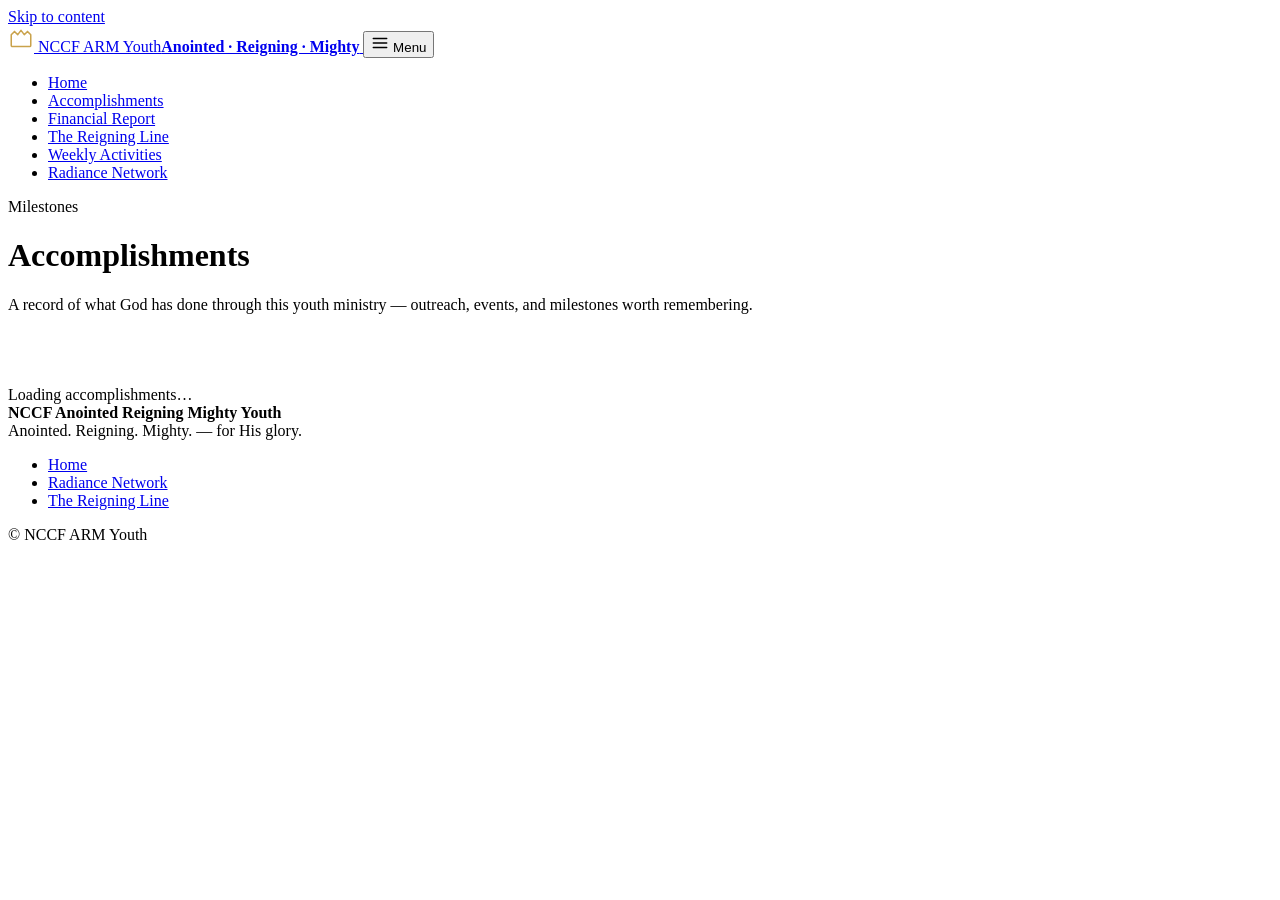
==== accomplishments.html @ c2046b4c "Add files via upload" ====
<!DOCTYPE html>
<html lang="en">
<head>
<meta charset="UTF-8">
<meta name="viewport" content="width=device-width, initial-scale=1.0">
<title>Accomplishments — NCCF ARM Youth</title>
<link rel="preconnect" href="https://fonts.googleapis.com">
<link rel="preconnect" href="https://fonts.gstatic.com" crossorigin>
<link href="https://fonts.googleapis.com/css2?family=Fraunces:opsz,wght@9..144,400;9..144,500;9..144,600&family=Inter:wght@400;500;600;700&display=swap" rel="stylesheet">
<link rel="stylesheet" href="css/style.css">
</head>
<body data-page="accomplishments">
<a class="skip-link" href="#main">Skip to content</a>

<header class="site-header">
  <nav class="nav">
    <a class="brand" href="index.html">
      <svg width="26" height="26" viewBox="0 0 24 24" fill="none" xmlns="http://www.w3.org/2000/svg" aria-hidden="true">
        <path d="M3 8L6 5L9 8L12 4L15 8L18 5L21 8V18C21 18.5523 20.5523 19 20 19H4C3.44772 19 3 18.5523 3 18V8Z" stroke="#C9A24B" stroke-width="1.4" stroke-linejoin="round"/>
      </svg>
      <span class="brand-name">NCCF ARM Youth<strong>Anointed · Reigning · Mighty</strong></span>
    </a>
    <button class="nav-toggle" aria-expanded="false" aria-label="Toggle navigation">
      <svg width="18" height="18" viewBox="0 0 24 24" fill="none" xmlns="http://www.w3.org/2000/svg"><path d="M3 6H21M3 12H21M3 18H21" stroke="currentColor" stroke-width="1.8" stroke-linecap="round"/></svg>
      Menu
    </button>
    <ul class="nav-links">
      <li><a href="index.html">Home</a></li>
      <li><a href="accomplishments.html" aria-current="page">Accomplishments</a></li>
      <li><a href="financial-report.html">Financial Report</a></li>
      <li><a href="officers.html">The Reigning Line</a></li>
      <li><a href="weekly-activities.html">Weekly Activities</a></li>
      <li><a href="radiance-network.html">Radiance Network</a></li>
    </ul>
  </nav>
</header>

<main id="main">
  <div class="page-header">
    <div class="container">
      <span class="eyebrow">Milestones</span>
      <h1>Accomplishments</h1>
      <p class="lede">A record of what God has done through this youth ministry — outreach, events, and milestones worth remembering.</p>
    </div>
  </div>

  <section class="container" style="padding-top: 56px;">
    <div id="accomplishments-mount" class="grid" aria-live="polite">
      <div class="empty-state">Loading accomplishments…</div>
    </div>
  </section>
</main>

<footer class="site-footer">
  <div class="container">
    <div><strong>NCCF Anointed Reigning Mighty Youth</strong><br>Anointed. Reigning. Mighty. — for His glory.</div>
    <ul class="footer-links">
      <li><a href="index.html">Home</a></li>
      <li><a href="radiance-network.html">Radiance Network</a></li>
      <li><a href="officers.html">The Reigning Line</a></li>
    </ul>
    <div>© <span id="year"></span> NCCF ARM Youth</div>
  </div>
</footer>

<script src="js/main.js"></script>
</body>
</html>
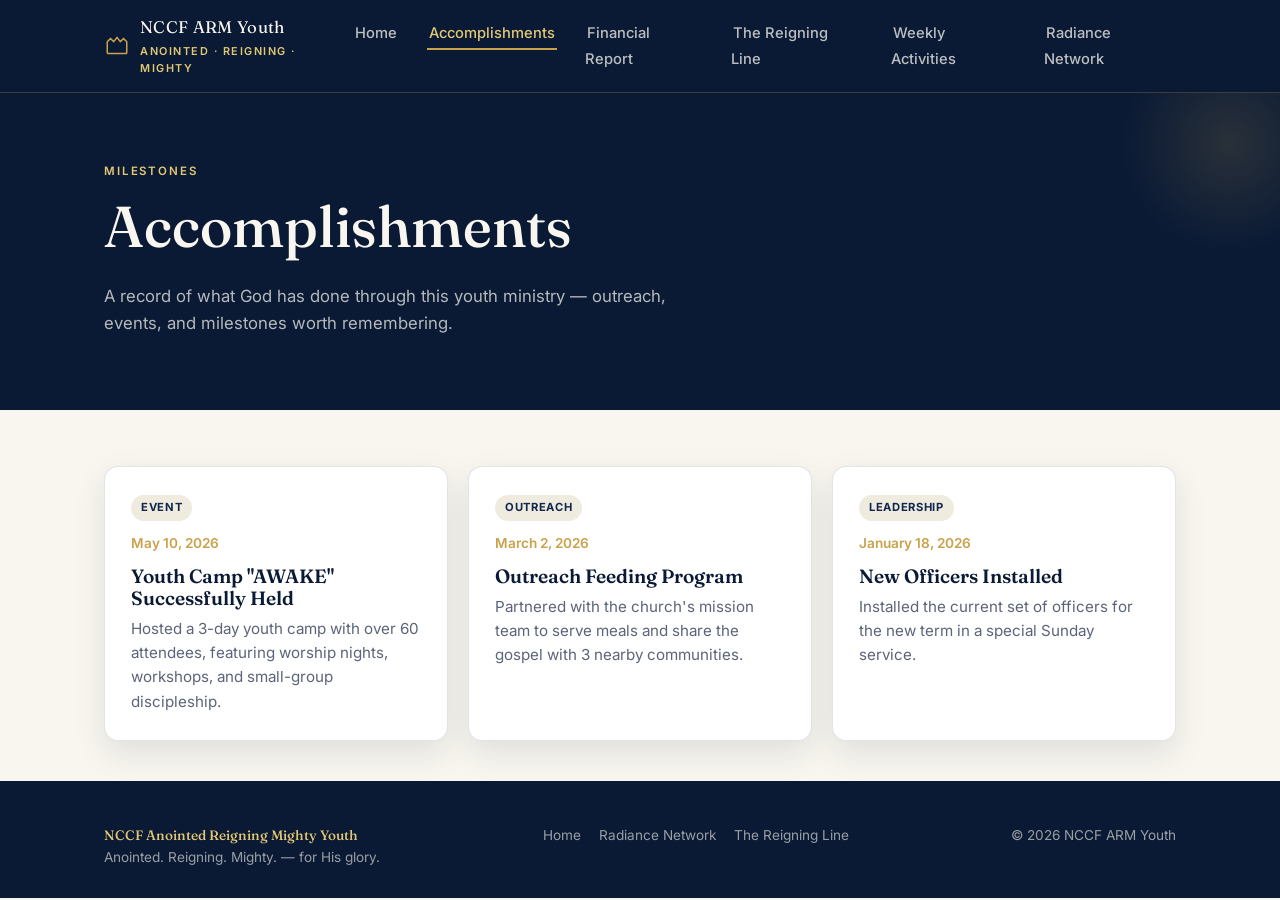
==== commit 352c95eb: "Update accomplishments.html" ====
--- a/accomplishments.html
+++ b/accomplishments.html
@@ -7,7 +7,7 @@
 <link rel="preconnect" href="https://fonts.googleapis.com">
 <link rel="preconnect" href="https://fonts.gstatic.com" crossorigin>
 <link href="https://fonts.googleapis.com/css2?family=Fraunces:opsz,wght@9..144,400;9..144,500;9..144,600&family=Inter:wght@400;500;600;700&display=swap" rel="stylesheet">
-<link rel="stylesheet" href="css/style.css">
+<link rel="stylesheet" href="style.css">
 </head>
 <body data-page="accomplishments">
 <a class="skip-link" href="#main">Skip to content</a>
@@ -63,6 +63,6 @@
   </div>
 </footer>
 
-<script src="js/main.js"></script>
+<script src="main.js"></script>
 </body>
 </html>
--- a/style.css
+++ b/style.css
@@ -0,0 +1,509 @@
+/* ============================================
+   NCCF Anointed Reigning Mighty Youth — Style
+   Palette: Deep Navy + Muted Gold + Warm Cream
+   Display face: Fraunces (regal serif)
+   Body face: Inter
+   ============================================ */
+
+:root {
+  --navy-deep:  #0A1A35;
+  --navy:       #12274D;
+  --navy-soft:  #1C3564;
+  --gold:       #C9A24B;
+  --gold-bright:#E3C874;
+  --cream:      #F8F6EF;
+  --cream-dim:  #EFEBDF;
+  --ink:        #1B1B1F;
+  --muted:      #5B6478;
+  --line:       rgba(18, 39, 77, 0.12);
+  --shadow:     0 12px 32px rgba(10, 26, 53, 0.10);
+
+  --font-display: "Fraunces", Georgia, serif;
+  --font-body: "Inter", -apple-system, BlinkMacSystemFont, "Segoe UI", sans-serif;
+
+  --radius: 14px;
+  --max-width: 1120px;
+}
+
+* { box-sizing: border-box; }
+
+html { scroll-behavior: smooth; }
+
+body {
+  margin: 0;
+  background: var(--cream);
+  color: var(--ink);
+  font-family: var(--font-body);
+  line-height: 1.6;
+  -webkit-font-smoothing: antialiased;
+}
+
+h1, h2, h3, h4 {
+  font-family: var(--font-display);
+  color: var(--navy-deep);
+  line-height: 1.15;
+  margin: 0 0 0.4em;
+  font-weight: 600;
+}
+
+h1 { font-size: clamp(2.2rem, 5vw, 3.6rem); font-weight: 500; }
+h2 { font-size: clamp(1.5rem, 3vw, 2.1rem); }
+h3 { font-size: 1.2rem; }
+
+p { margin: 0 0 1em; color: var(--muted); }
+
+a { color: inherit; text-decoration: none; }
+
+.container {
+  max-width: var(--max-width);
+  margin: 0 auto;
+  padding: 0 24px;
+}
+
+/* ---------- Skip link (a11y) ---------- */
+.skip-link {
+  position: absolute;
+  left: -999px;
+  top: 0;
+  background: var(--gold);
+  color: var(--navy-deep);
+  padding: 10px 16px;
+  z-index: 200;
+  border-radius: 0 0 8px 0;
+}
+.skip-link:focus {
+  left: 0;
+}
+
+/* ---------- Header / Nav ---------- */
+.site-header {
+  position: sticky;
+  top: 0;
+  z-index: 100;
+  background: var(--navy-deep);
+  border-bottom: 1px solid rgba(201, 162, 75, 0.25);
+}
+
+.nav {
+  display: flex;
+  align-items: center;
+  justify-content: space-between;
+  padding: 14px 24px;
+  max-width: var(--max-width);
+  margin: 0 auto;
+}
+
+.brand {
+  display: flex;
+  align-items: center;
+  gap: 10px;
+  color: var(--cream);
+  font-family: var(--font-display);
+  font-size: 1.05rem;
+  letter-spacing: 0.02em;
+}
+
+.brand svg { flex-shrink: 0; }
+
+.brand-name strong {
+  display: block;
+  color: var(--gold-bright);
+  font-size: 0.68rem;
+  letter-spacing: 0.14em;
+  text-transform: uppercase;
+  font-family: var(--font-body);
+  font-weight: 600;
+  margin-top: 2px;
+}
+
+.nav-links {
+  display: flex;
+  gap: 28px;
+  list-style: none;
+  margin: 0;
+  padding: 0;
+}
+
+.nav-links a {
+  color: rgba(248, 246, 239, 0.75);
+  font-size: 0.92rem;
+  font-weight: 500;
+  padding: 6px 2px;
+  border-bottom: 2px solid transparent;
+  transition: color 0.2s ease, border-color 0.2s ease;
+}
+
+.nav-links a:hover,
+.nav-links a:focus-visible {
+  color: var(--cream);
+  border-bottom-color: var(--gold);
+}
+
+.nav-links a[aria-current="page"] {
+  color: var(--gold-bright);
+  border-bottom-color: var(--gold);
+}
+
+.nav-toggle {
+  display: none;
+  background: none;
+  border: 1px solid rgba(201,162,75,0.4);
+  border-radius: 8px;
+  color: var(--cream);
+  padding: 8px 10px;
+  cursor: pointer;
+}
+
+@media (max-width: 820px) {
+  .nav-toggle { display: inline-flex; align-items: center; gap: 6px; }
+  .nav-links {
+    position: absolute;
+    top: 100%;
+    left: 0;
+    right: 0;
+    background: var(--navy-deep);
+    flex-direction: column;
+    gap: 0;
+    padding: 8px 24px 18px;
+    border-bottom: 1px solid rgba(201,162,75,0.25);
+    display: none;
+  }
+  .nav-links.open { display: flex; }
+  .nav-links a { display: block; padding: 12px 0; border-bottom: 1px solid rgba(255,255,255,0.06); }
+}
+
+/* ---------- Page header (non-home pages) ---------- */
+.page-header {
+  background: var(--navy-deep);
+  padding: 64px 24px 56px;
+  text-align: left;
+  position: relative;
+  overflow: hidden;
+}
+
+.page-header::after {
+  content: "";
+  position: absolute;
+  right: -60px;
+  top: -60px;
+  width: 220px;
+  height: 220px;
+  border-radius: 50%;
+  background: radial-gradient(circle, rgba(201,162,75,0.16), transparent 70%);
+}
+
+.page-header .container { position: relative; }
+
+.eyebrow {
+  display: inline-block;
+  color: var(--gold-bright);
+  font-size: 0.72rem;
+  letter-spacing: 0.16em;
+  text-transform: uppercase;
+  font-weight: 600;
+  margin-bottom: 14px;
+}
+
+.page-header h1 { color: var(--cream); }
+.page-header p.lede { color: rgba(248,246,239,0.72); max-width: 620px; font-size: 1.05rem; }
+
+/* ---------- Ascension rule (signature divider) ---------- */
+.ascension-rule {
+  display: flex;
+  align-items: center;
+  gap: 10px;
+  margin: 56px 0 36px;
+}
+.ascension-rule .line {
+  height: 1px;
+  flex: 1;
+  background: linear-gradient(to right, var(--line), transparent);
+}
+.ascension-rule.center .line:first-child {
+  background: linear-gradient(to left, var(--line), transparent);
+}
+.ascension-rule .dot {
+  width: 6px; height: 6px; border-radius: 50%;
+  background: var(--gold);
+}
+.ascension-rule .label {
+  font-size: 0.72rem;
+  letter-spacing: 0.14em;
+  text-transform: uppercase;
+  color: var(--muted);
+  font-weight: 600;
+  white-space: nowrap;
+}
+
+/* ---------- Sections ---------- */
+section { padding: 0 0 72px; }
+.section-head { max-width: 640px; margin-bottom: 36px; }
+.section-head p { font-size: 1.02rem; }
+
+/* ---------- Cards / Grids ---------- */
+.grid {
+  display: grid;
+  gap: 20px;
+  grid-template-columns: repeat(auto-fit, minmax(260px, 1fr));
+}
+
+.card {
+  background: #fff;
+  border: 1px solid var(--line);
+  border-radius: var(--radius);
+  padding: 26px;
+  box-shadow: var(--shadow);
+  transition: transform 0.25s ease, box-shadow 0.25s ease;
+}
+.card:hover { transform: translateY(-3px); }
+
+.card .tag {
+  display: inline-block;
+  background: var(--cream-dim);
+  color: var(--navy);
+  font-size: 0.7rem;
+  font-weight: 700;
+  letter-spacing: 0.06em;
+  text-transform: uppercase;
+  padding: 4px 10px;
+  border-radius: 999px;
+  margin-bottom: 12px;
+}
+
+.card h3 { margin-bottom: 8px; }
+.card .meta { font-size: 0.85rem; color: var(--gold); font-weight: 600; margin-bottom: 10px; }
+.card p { margin-bottom: 0; font-size: 0.95rem; }
+
+/* ---------- Buttons ---------- */
+.btn {
+  display: inline-flex;
+  align-items: center;
+  gap: 8px;
+  padding: 13px 24px;
+  border-radius: 999px;
+  font-weight: 600;
+  font-size: 0.92rem;
+  border: 1px solid transparent;
+  cursor: pointer;
+  transition: transform 0.2s ease, background 0.2s ease, color 0.2s ease;
+}
+.btn-primary { background: var(--gold); color: var(--navy-deep); }
+.btn-primary:hover { background: var(--gold-bright); transform: translateY(-2px); }
+.btn-ghost { background: transparent; color: var(--cream); border-color: rgba(248,246,239,0.35); }
+.btn-ghost:hover { border-color: var(--gold); color: var(--gold-bright); }
+.btn-row { display: flex; gap: 14px; flex-wrap: wrap; margin-top: 28px; }
+
+/* ---------- Hero (home) ---------- */
+.hero {
+  background: var(--navy-deep);
+  color: var(--cream);
+  padding: 96px 24px 100px;
+  position: relative;
+  overflow: hidden;
+}
+.hero::before {
+  content: "";
+  position: absolute;
+  inset: 0;
+  background:
+    radial-gradient(circle at 82% 18%, rgba(201,162,75,0.20), transparent 45%),
+    radial-gradient(circle at 8% 90%, rgba(201,162,75,0.10), transparent 40%);
+}
+.hero .container { position: relative; }
+.hero h1 { color: var(--cream); max-width: 780px; }
+.hero .crown-strip {
+  display: flex;
+  gap: 6px;
+  margin-bottom: 22px;
+}
+.hero .crown-strip span {
+  width: 34px; height: 3px; background: var(--gold);
+  border-radius: 2px;
+}
+.hero .crown-strip span:nth-child(2) { background: var(--gold-bright); }
+.hero .crown-strip span:nth-child(3) { background: rgba(201,162,75,0.4); }
+
+.hero p.lede { color: rgba(248,246,239,0.75); font-size: 1.12rem; max-width: 560px; }
+
+.stat-row {
+  display: grid;
+  grid-template-columns: repeat(auto-fit, minmax(140px, 1fr));
+  gap: 18px;
+  margin-top: 56px;
+  max-width: 700px;
+}
+.stat-row .stat { border-left: 2px solid var(--gold); padding-left: 14px; }
+.stat-row .stat strong {
+  display: block;
+  font-family: var(--font-display);
+  font-size: 1.9rem;
+  color: var(--gold-bright);
+}
+.stat-row .stat span { font-size: 0.8rem; color: rgba(248,246,239,0.6); }
+
+/* ---------- Verse block ---------- */
+.verse-block {
+  background: var(--cream-dim);
+  border-left: 3px solid var(--gold);
+  border-radius: 0 var(--radius) var(--radius) 0;
+  padding: 28px 32px;
+  margin: 8px 0 0;
+}
+.verse-block p {
+  font-family: var(--font-display);
+  font-style: italic;
+  color: var(--navy);
+  font-size: 1.15rem;
+  margin-bottom: 8px;
+}
+.verse-block cite {
+  font-style: normal;
+  font-size: 0.82rem;
+  color: var(--muted);
+  letter-spacing: 0.04em;
+  text-transform: uppercase;
+  font-weight: 600;
+}
+
+/* ---------- Home page feature list ---------- */
+.feature-list {
+  list-style: none;
+  padding: 0; margin: 0;
+  display: grid;
+  gap: 14px;
+}
+.feature-list li {
+  display: flex;
+  gap: 14px;
+  align-items: flex-start;
+  padding: 18px 20px;
+  background: #fff;
+  border: 1px solid var(--line);
+  border-radius: var(--radius);
+}
+.feature-list .num {
+  font-family: var(--font-display);
+  color: var(--gold);
+  font-size: 1.1rem;
+  min-width: 28px;
+}
+.feature-list h4 { margin-bottom: 4px; font-size: 1rem; }
+.feature-list p { margin: 0; font-size: 0.92rem; }
+
+/* ---------- Officers / Leadership ---------- */
+.officer-card {
+  background: #fff;
+  border: 1px solid var(--line);
+  border-radius: var(--radius);
+  padding: 22px;
+  text-align: left;
+  box-shadow: var(--shadow);
+}
+.officer-avatar {
+  width: 56px; height: 56px;
+  border-radius: 50%;
+  background: var(--navy);
+  color: var(--gold-bright);
+  display: flex; align-items: center; justify-content: center;
+  font-family: var(--font-display);
+  font-size: 1.2rem;
+  margin-bottom: 14px;
+}
+.officer-card h3 { margin-bottom: 2px; }
+.officer-card .role { color: var(--gold); font-weight: 600; font-size: 0.85rem; margin-bottom: 10px; }
+.term-heading {
+  font-size: 0.78rem;
+  letter-spacing: 0.12em;
+  text-transform: uppercase;
+  color: var(--muted);
+  font-weight: 700;
+  margin: 44px 0 18px;
+}
+.term-heading:first-of-type { margin-top: 0; }
+
+/* ---------- Financial report table ---------- */
+.table-wrap {
+  overflow-x: auto;
+  border: 1px solid var(--line);
+  border-radius: var(--radius);
+  background: #fff;
+  box-shadow: var(--shadow);
+}
+table.fin-table {
+  width: 100%;
+  border-collapse: collapse;
+  font-size: 0.94rem;
+}
+table.fin-table th {
+  background: var(--navy-deep);
+  color: var(--cream);
+  text-align: left;
+  padding: 14px 18px;
+  font-weight: 600;
+  font-size: 0.8rem;
+  letter-spacing: 0.04em;
+  text-transform: uppercase;
+}
+table.fin-table td {
+  padding: 13px 18px;
+  border-bottom: 1px solid var(--line);
+  color: var(--ink);
+}
+table.fin-table tr:last-child td { border-bottom: none; }
+table.fin-table td.amount-in { color: #1B7A43; font-weight: 600; }
+table.fin-table td.amount-out { color: #B4402A; font-weight: 600; }
+table.fin-table tfoot td {
+  font-weight: 700;
+  background: var(--cream-dim);
+  border-top: 2px solid var(--gold);
+}
+.fin-summary {
+  display: grid;
+  grid-template-columns: repeat(auto-fit, minmax(160px, 1fr));
+  gap: 16px;
+  margin-bottom: 32px;
+}
+.fin-summary .box {
+  background: #fff;
+  border: 1px solid var(--line);
+  border-radius: var(--radius);
+  padding: 20px;
+}
+.fin-summary .box span { font-size: 0.75rem; text-transform: uppercase; letter-spacing: 0.08em; color: var(--muted); font-weight: 700; }
+.fin-summary .box strong { display: block; font-family: var(--font-display); font-size: 1.6rem; color: var(--navy-deep); margin-top: 6px; }
+.fin-summary .box.out strong { color: #B4402A; }
+.fin-summary .box.in strong { color: #1B7A43; }
+
+/* ---------- Empty / loading states ---------- */
+.empty-state {
+  text-align: center;
+  padding: 48px 24px;
+  border: 1px dashed var(--line);
+  border-radius: var(--radius);
+  color: var(--muted);
+}
+
+/* ---------- Footer ---------- */
+.site-footer {
+  background: var(--navy-deep);
+  color: rgba(248,246,239,0.6);
+  padding: 44px 24px 30px;
+  margin-top: 40px;
+}
+.site-footer .container {
+  display: flex;
+  justify-content: space-between;
+  flex-wrap: wrap;
+  gap: 20px;
+  font-size: 0.85rem;
+}
+.site-footer strong { color: var(--gold-bright); font-family: var(--font-display); font-weight: 500; }
+.footer-links { display: flex; gap: 18px; list-style: none; padding: 0; margin: 0; flex-wrap: wrap; }
+.footer-links a:hover { color: var(--gold-bright); }
+
+/* ---------- Utility ---------- */
+.text-center { text-align: center; }
+.mt-0 { margin-top: 0; }
+@media (prefers-reduced-motion: reduce) {
+  * { transition: none !important; scroll-behavior: auto !important; }
+}
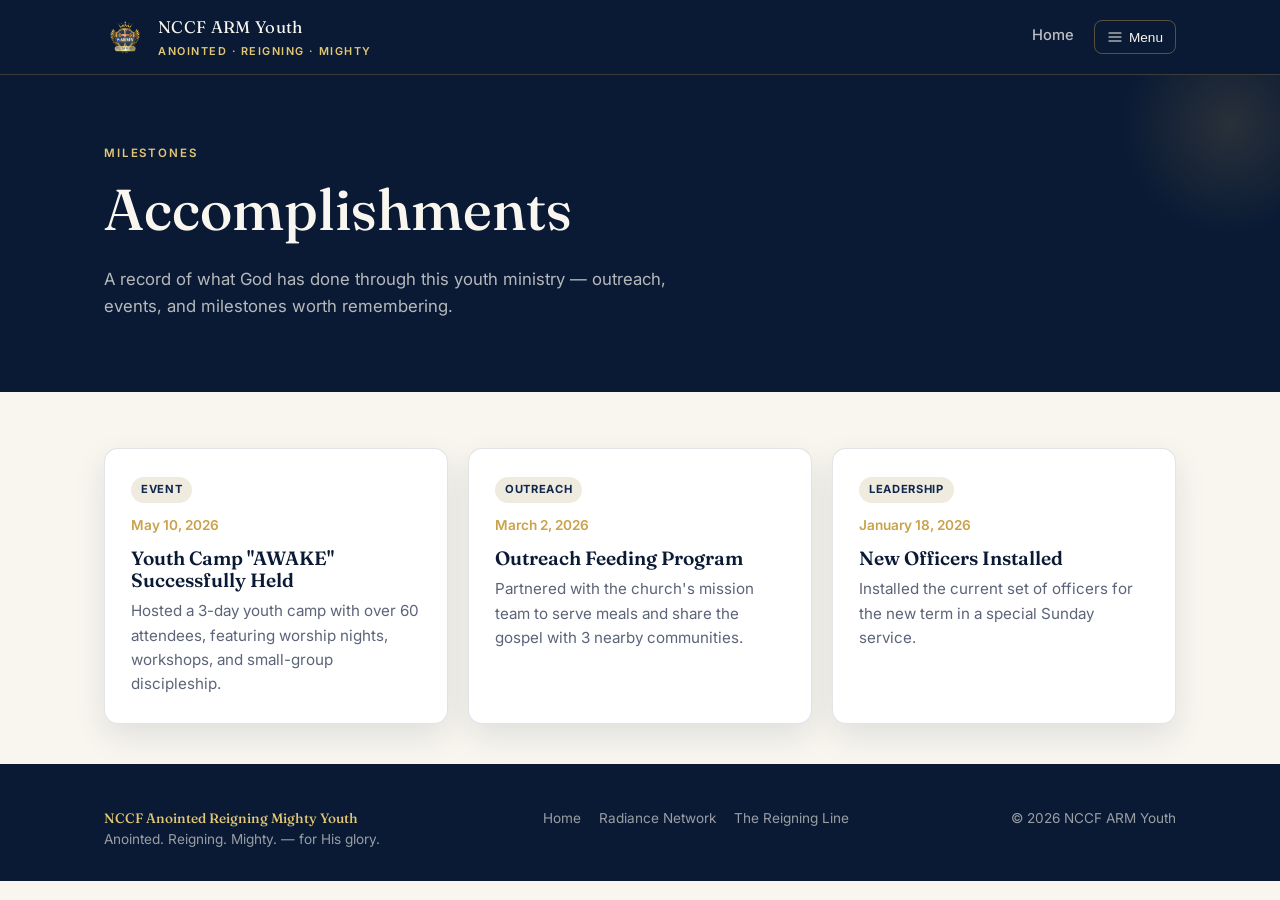
==== commit fc6b7f87: "Add files via upload" ====
--- a/accomplishments.html
+++ b/accomplishments.html
@@ -15,17 +15,17 @@
 <header class="site-header">
   <nav class="nav">
     <a class="brand" href="index.html">
-      <svg width="26" height="26" viewBox="0 0 24 24" fill="none" xmlns="http://www.w3.org/2000/svg" aria-hidden="true">
-        <path d="M3 8L6 5L9 8L12 4L15 8L18 5L21 8V18C21 18.5523 20.5523 19 20 19H4C3.44772 19 3 18.5523 3 18V8Z" stroke="#C9A24B" stroke-width="1.4" stroke-linejoin="round"/>
-      </svg>
+      <img class="brand-logo" src="army-logo.png" alt="NCCF ARM Youth crest">
       <span class="brand-name">NCCF ARM Youth<strong>Anointed · Reigning · Mighty</strong></span>
     </a>
-    <button class="nav-toggle" aria-expanded="false" aria-label="Toggle navigation">
-      <svg width="18" height="18" viewBox="0 0 24 24" fill="none" xmlns="http://www.w3.org/2000/svg"><path d="M3 6H21M3 12H21M3 18H21" stroke="currentColor" stroke-width="1.8" stroke-linecap="round"/></svg>
-      Menu
-    </button>
-    <ul class="nav-links">
-      <li><a href="index.html">Home</a></li>
+    <div class="nav-right">
+      <a class="nav-home" href="index.html">Home</a>
+      <button class="nav-toggle" aria-expanded="false" aria-controls="nav-menu" aria-label="Open pages menu">
+        <svg width="16" height="16" viewBox="0 0 24 24" fill="none" xmlns="http://www.w3.org/2000/svg"><path d="M3 6H21M3 12H21M3 18H21" stroke="currentColor" stroke-width="1.8" stroke-linecap="round"/></svg>
+        Menu
+      </button>
+    </div>
+    <ul class="nav-links" id="nav-menu">
       <li><a href="accomplishments.html" aria-current="page">Accomplishments</a></li>
       <li><a href="financial-report.html">Financial Report</a></li>
       <li><a href="officers.html">The Reigning Line</a></li>
--- a/style.css
+++ b/style.css
@@ -96,14 +96,18 @@
 .brand {
   display: flex;
   align-items: center;
-  gap: 10px;
+  gap: 12px;
   color: var(--cream);
   font-family: var(--font-display);
   font-size: 1.05rem;
   letter-spacing: 0.02em;
 }
 
-.brand svg { flex-shrink: 0; }
+.brand-logo {
+  height: 42px;
+  width: auto;
+  flex-shrink: 0;
+}
 
 .brand-name strong {
   display: block;
@@ -116,15 +120,15 @@
   margin-top: 2px;
 }
 
-.nav-links {
-  display: flex;
-  gap: 28px;
-  list-style: none;
-  margin: 0;
-  padding: 0;
-}
-
-.nav-links a {
+/* ---------- Nav right: Home link + Menu toggle ---------- */
+.nav-right {
+  display: flex;
+  align-items: center;
+  gap: 18px;
+  position: relative;
+}
+
+.nav-home {
   color: rgba(248, 246, 239, 0.75);
   font-size: 0.92rem;
   font-weight: 500;
@@ -133,43 +137,80 @@
   transition: color 0.2s ease, border-color 0.2s ease;
 }
 
-.nav-links a:hover,
-.nav-links a:focus-visible {
+.nav-home:hover,
+.nav-home:focus-visible {
   color: var(--cream);
   border-bottom-color: var(--gold);
 }
 
-.nav-links a[aria-current="page"] {
+.nav-home[aria-current="page"] {
   color: var(--gold-bright);
   border-bottom-color: var(--gold);
 }
 
 .nav-toggle {
-  display: none;
+  display: inline-flex;
+  align-items: center;
+  gap: 6px;
   background: none;
   border: 1px solid rgba(201,162,75,0.4);
   border-radius: 8px;
   color: var(--cream);
-  padding: 8px 10px;
+  font-size: 0.85rem;
+  padding: 8px 12px;
   cursor: pointer;
-}
-
-@media (max-width: 820px) {
-  .nav-toggle { display: inline-flex; align-items: center; gap: 6px; }
-  .nav-links {
-    position: absolute;
-    top: 100%;
-    left: 0;
-    right: 0;
-    background: var(--navy-deep);
-    flex-direction: column;
-    gap: 0;
-    padding: 8px 24px 18px;
-    border-bottom: 1px solid rgba(201,162,75,0.25);
-    display: none;
-  }
-  .nav-links.open { display: flex; }
-  .nav-links a { display: block; padding: 12px 0; border-bottom: 1px solid rgba(255,255,255,0.06); }
+  transition: border-color 0.2s ease, color 0.2s ease;
+}
+
+.nav-toggle:hover,
+.nav-toggle[aria-expanded="true"] {
+  border-color: var(--gold);
+  color: var(--gold-bright);
+}
+
+/* Dropdown panel — used at every screen size */
+.nav-links {
+  position: absolute;
+  top: calc(100% + 12px);
+  right: 0;
+  min-width: 220px;
+  background: var(--navy-deep);
+  border: 1px solid rgba(201,162,75,0.25);
+  border-radius: 12px;
+  box-shadow: 0 16px 36px rgba(10,26,53,0.35);
+  list-style: none;
+  margin: 0;
+  padding: 8px;
+  display: none;
+  flex-direction: column;
+  gap: 2px;
+}
+
+.nav-links.open { display: flex; }
+
+.nav-links a {
+  display: block;
+  color: rgba(248, 246, 239, 0.8);
+  font-size: 0.92rem;
+  font-weight: 500;
+  padding: 10px 12px;
+  border-radius: 8px;
+  transition: color 0.2s ease, background 0.2s ease;
+}
+
+.nav-links a:hover,
+.nav-links a:focus-visible {
+  color: var(--cream);
+  background: rgba(201,162,75,0.12);
+}
+
+.nav-links a[aria-current="page"] {
+  color: var(--gold-bright);
+  background: rgba(201,162,75,0.1);
+}
+
+@media (max-width: 560px) {
+  .brand-name strong { font-size: 0.6rem; }
 }
 
 /* ---------- Page header (non-home pages) ---------- */
@@ -400,7 +441,7 @@
   box-shadow: var(--shadow);
 }
 .officer-avatar {
-  width: 56px; height: 56px;
+  width: 64px; height: 64px;
   border-radius: 50%;
   background: var(--navy);
   color: var(--gold-bright);
@@ -408,6 +449,7 @@
   font-family: var(--font-display);
   font-size: 1.2rem;
   margin-bottom: 14px;
+  object-fit: cover;
 }
 .officer-card h3 { margin-bottom: 2px; }
 .officer-card .role { color: var(--gold); font-weight: 600; font-size: 0.85rem; margin-bottom: 10px; }
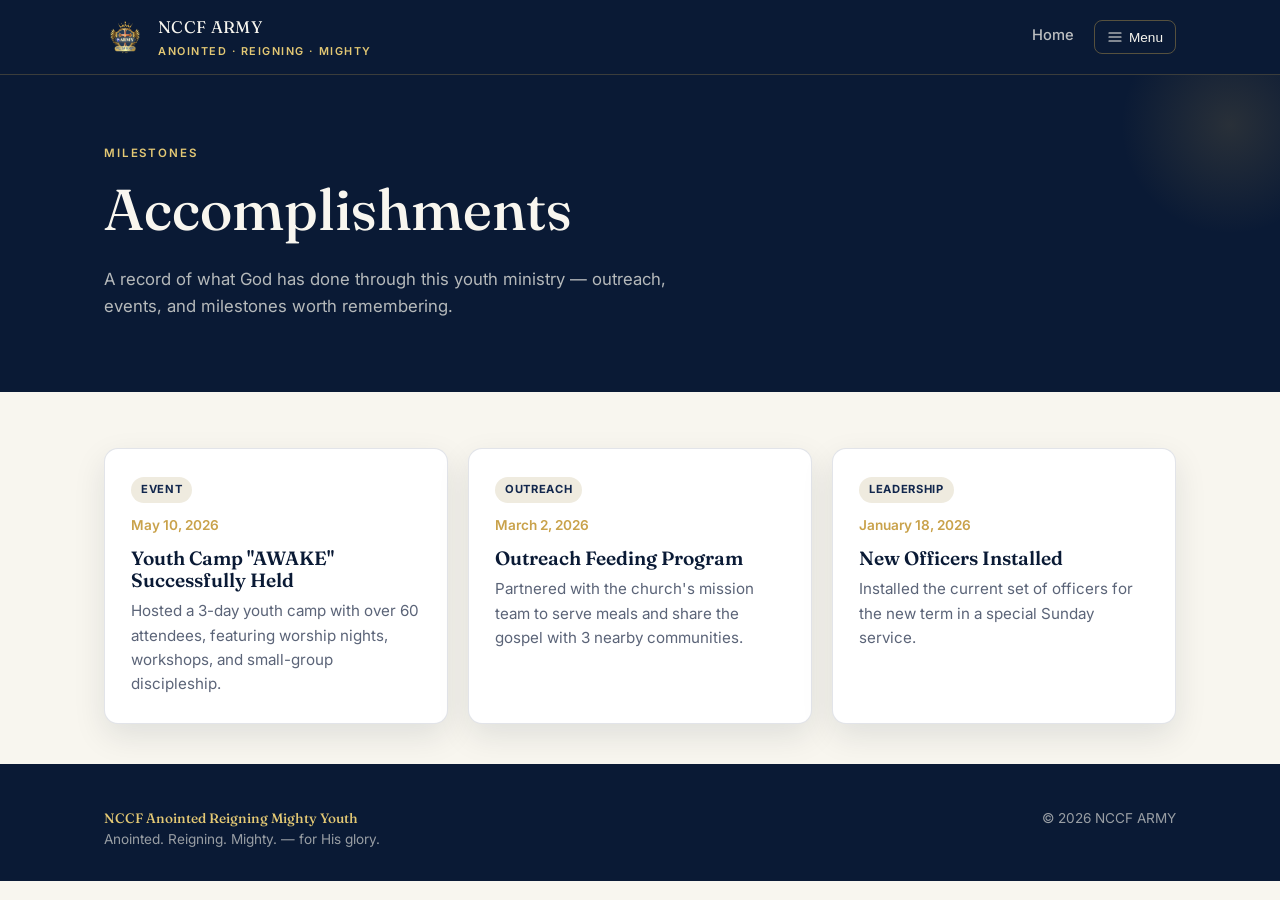
==== commit e2ad46f4: "Update accomplishments.html" ====
--- a/accomplishments.html
+++ b/accomplishments.html
@@ -3,7 +3,7 @@
 <head>
 <meta charset="UTF-8">
 <meta name="viewport" content="width=device-width, initial-scale=1.0">
-<title>Accomplishments — NCCF ARM Youth</title>
+<title>Accomplishments — NCCF ARMY</title>
 <link rel="preconnect" href="https://fonts.googleapis.com">
 <link rel="preconnect" href="https://fonts.gstatic.com" crossorigin>
 <link href="https://fonts.googleapis.com/css2?family=Fraunces:opsz,wght@9..144,400;9..144,500;9..144,600&family=Inter:wght@400;500;600;700&display=swap" rel="stylesheet">
@@ -15,8 +15,8 @@
 <header class="site-header">
   <nav class="nav">
     <a class="brand" href="index.html">
-      <img class="brand-logo" src="army-logo.png" alt="NCCF ARM Youth crest">
-      <span class="brand-name">NCCF ARM Youth<strong>Anointed · Reigning · Mighty</strong></span>
+      <img class="brand-logo" src="army-logo.png" alt="NCCF ARMY">
+      <span class="brand-name">NCCF ARMY<strong>Anointed · Reigning · Mighty</strong></span>
     </a>
     <div class="nav-right">
       <a class="nav-home" href="index.html">Home</a>
@@ -54,12 +54,7 @@
 <footer class="site-footer">
   <div class="container">
     <div><strong>NCCF Anointed Reigning Mighty Youth</strong><br>Anointed. Reigning. Mighty. — for His glory.</div>
-    <ul class="footer-links">
-      <li><a href="index.html">Home</a></li>
-      <li><a href="radiance-network.html">Radiance Network</a></li>
-      <li><a href="officers.html">The Reigning Line</a></li>
-    </ul>
-    <div>© <span id="year"></span> NCCF ARM Youth</div>
+    <div>© <span id="year"></span> NCCF ARMY</div>
   </div>
 </footer>
 
